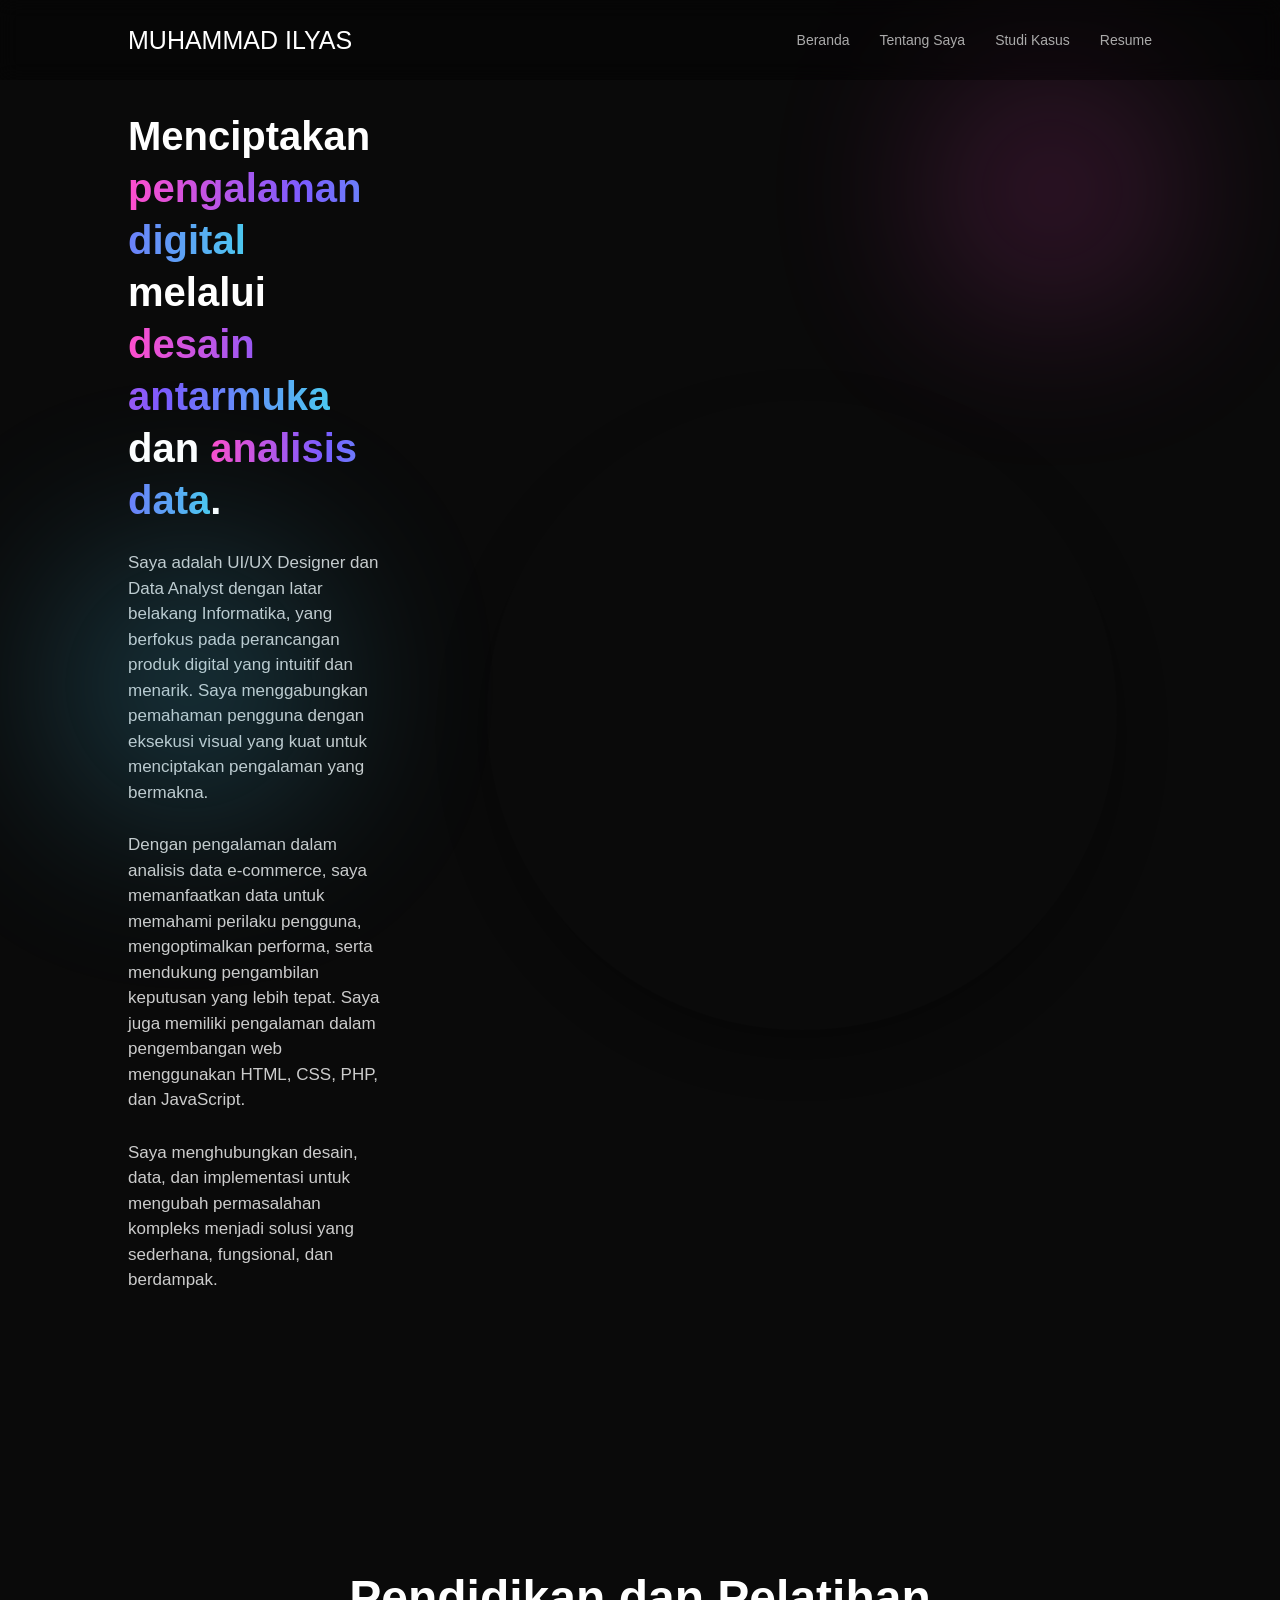
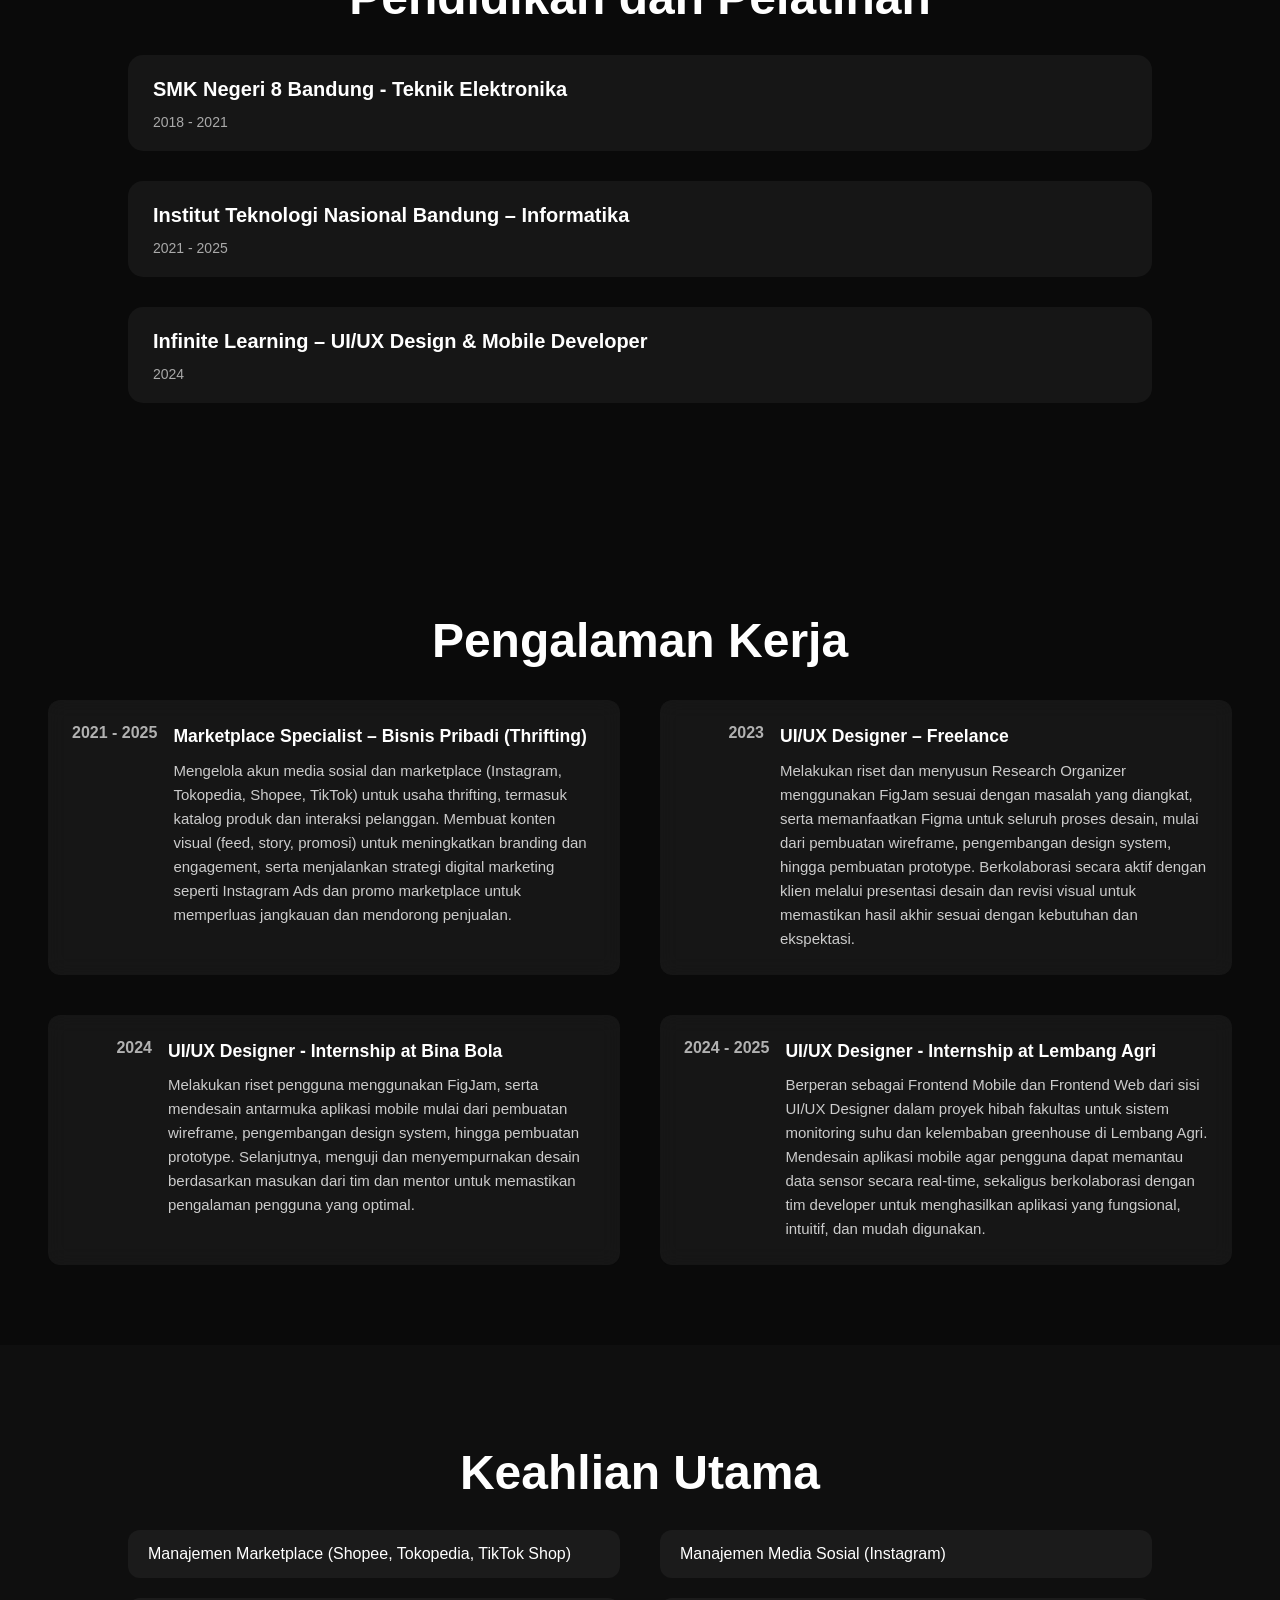
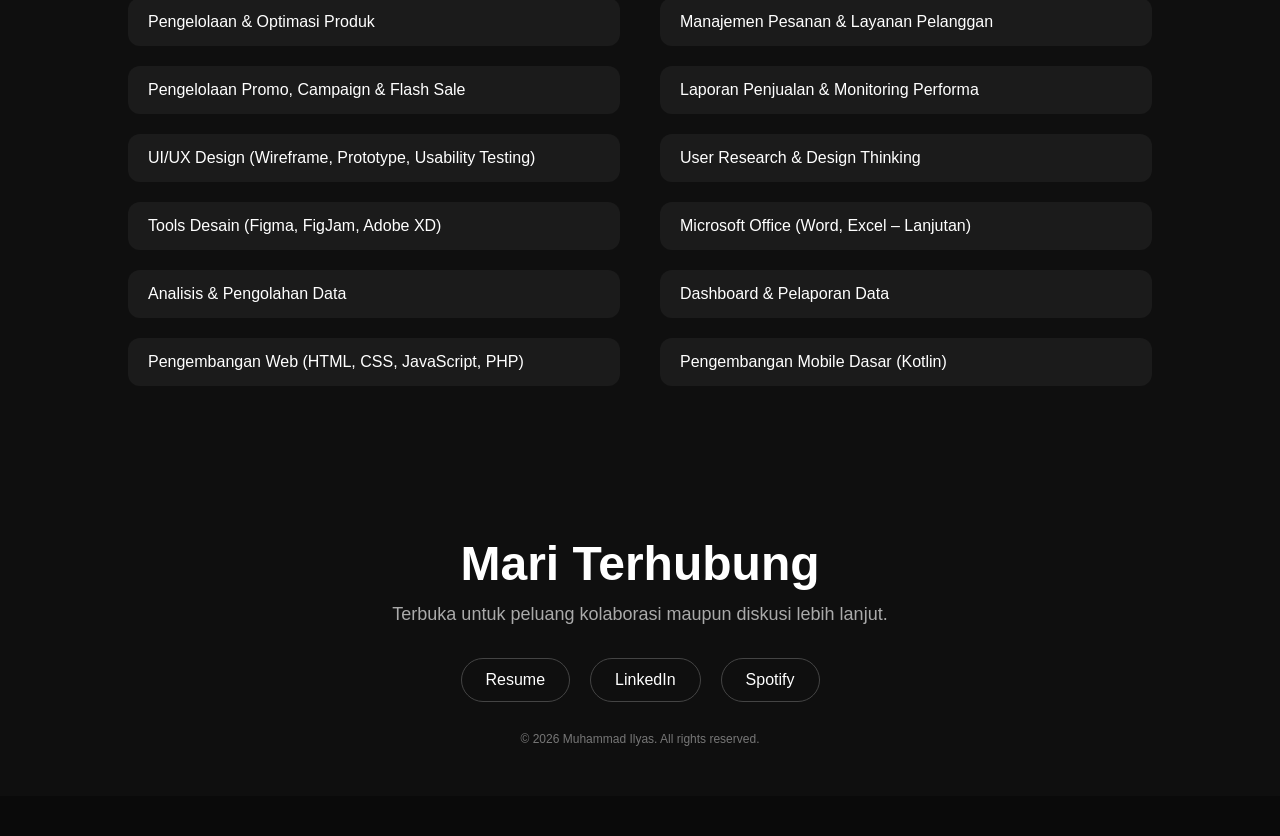
==== about.html @ faec01ad "Add files via upload" ====
<!DOCTYPE html>
<html lang="en">
<head>
  <meta charset="UTF-8">
  <title>Portfolio - Tentang Saya</title>
  <meta name="viewport" content="width=device-width, initial-scale=1.0">

  <link href="https://fonts.googleapis.com/css2?family=Inter:wght@300;500;700;900&display=swap" rel="stylesheet">
  <link rel="stylesheet" href="style.css">
</head>

<body class="fade">

  <!-- NAVBAR -->
  <div class="navbar">
    <a href="index.html" class="logo">MUHAMMAD ILYAS</a>
    <div class="nav-links">
      <a href="index.html">Beranda</a>
      <a href="about.html">Tentang Saya</a>
      <a href="index.html#projects">Studi Kasus</a>
      <a href="https://drive.google.com/file/d/1e5zPwdZpPcHS3sFbC4bchbpK5NuVAE6w/view?usp=sharing" target="_blank">Resume</a>
    </div>
    <div class="menu-toggle">
      <span></span>
      <span></span>
      <span></span>
    </div>
  </div>

  <!-- ABOUT PAGE -->
  <div class="about-section">

  <!-- Left: Text -->
  <div class="about-text">
    <h1 class="about-title">
      Menciptakan <span class="gradient-text">pengalaman digital</span> 
      melalui <span class="gradient-text">desain antarmuka</span> 
      dan <span class="gradient-text">analisis data</span>.
    </h1>
    <p>
      Saya adalah UI/UX Designer dan Data Analyst dengan latar belakang Informatika, 
      yang berfokus pada perancangan produk digital yang intuitif dan menarik. 
      Saya menggabungkan pemahaman pengguna dengan eksekusi visual yang kuat 
      untuk menciptakan pengalaman yang bermakna.
    </p>

    <p>
      Dengan pengalaman dalam analisis data e-commerce, saya memanfaatkan data untuk memahami perilaku pengguna, 
      mengoptimalkan performa, serta mendukung pengambilan keputusan yang lebih tepat. 
      Saya juga memiliki pengalaman dalam pengembangan web menggunakan HTML, CSS, PHP, dan JavaScript.
    </p>

    <p>
      Saya menghubungkan desain, data, dan implementasi untuk mengubah permasalahan kompleks 
      menjadi solusi yang sederhana, fungsional, dan berdampak.
    </p>
  </div>

    <!-- Right: Photo -->
    <div class="about-photo">
      <img src="img/ilyas.jpeg" alt="Ilyas Photo">
    </div>
  </div>
</div>

<div class="education-section">
  <h2 class="section-title">Pendidikan dan Pelatihan</h2>
  <div class="timeline">
    <div class="timeline-item">
      <div class="timeline-content">
        <h3>SMK Negeri 8 Bandung - Teknik Elektronika</h3>
        <span>2018 - 2021</span>
      </div>
    </div>

    <div class="timeline-item">
      <div class="timeline-content">
        <h3>Institut Teknologi Nasional Bandung – Informatika</h3>
        <span>2021 - 2025</span>
      </div>
    </div>

    <div class="timeline-item">
      <div class="timeline-content">
        <h3 class="highlight">Infinite Learning – UI/UX Design & Mobile Developer</h3>
        <span>2024</span>
      </div>
    </div>
  </div>
</div>

<div class="experience-section">
  <h2 class="section-title">Pengalaman Kerja</h2>
  <div class="experience-grid">
    <div class="experience-card">
      <div class="exp-year">2021 - 2025</div>
      <div class="exp-content">
        <h3>Marketplace Specialist – Bisnis Pribadi (Thrifting)</h3>
        <p>
          Mengelola akun media sosial dan marketplace (Instagram, Tokopedia, Shopee, TikTok) untuk usaha thrifting, 
          termasuk katalog produk dan interaksi pelanggan. Membuat konten visual (feed, story, promosi) untuk meningkatkan 
          branding dan engagement, serta menjalankan strategi digital marketing seperti Instagram Ads dan promo marketplace 
          untuk memperluas jangkauan dan mendorong penjualan.
        </p>
      </div>
    </div>
    <div class="experience-card">
      <div class="exp-year">2023</div>
      <div class="exp-content">
        <h3>UI/UX Designer – Freelance</h3>
        <p>
          Melakukan riset dan menyusun Research Organizer menggunakan FigJam sesuai dengan masalah yang diangkat, 
          serta memanfaatkan Figma untuk seluruh proses desain, mulai dari pembuatan wireframe, pengembangan design system, 
          hingga pembuatan prototype. Berkolaborasi secara aktif dengan klien melalui presentasi desain dan revisi visual 
          untuk memastikan hasil akhir sesuai dengan kebutuhan dan ekspektasi.
        </p>
      </div>
    </div>
    <div class="experience-card">
      <div class="exp-year">2024</div>
      <div class="exp-content">
        <h3>UI/UX Designer - Internship at Bina Bola</h3>
        <p>
          Melakukan riset pengguna menggunakan FigJam, serta mendesain antarmuka aplikasi mobile mulai dari pembuatan wireframe, 
          pengembangan design system, hingga pembuatan prototype. Selanjutnya, menguji dan menyempurnakan desain berdasarkan masukan 
          dari tim dan mentor untuk memastikan pengalaman pengguna yang optimal.
        </p>
      </div>
    </div>
    <div class="experience-card">
      <div class="exp-year">2024 - 2025</div>
      <div class="exp-content">
        <h3>UI/UX Designer - Internship at Lembang Agri</h3>
        <p>
          Berperan sebagai Frontend Mobile dan Frontend Web dari sisi UI/UX Designer dalam proyek hibah fakultas untuk sistem monitoring 
          suhu dan kelembaban greenhouse di Lembang Agri. Mendesain aplikasi mobile agar pengguna dapat memantau data sensor secara 
          real-time, sekaligus berkolaborasi dengan tim developer untuk menghasilkan aplikasi yang fungsional, intuitif, 
          dan mudah digunakan.
        </p>
      </div>
    </div>
  </div>
</div>
<div class="skills-section">
  <h2 class="section-title">Keahlian Utama</h2>
  <div class="skills-grid">

    <!-- Marketplace & Social Media -->
    <div class="skill">Manajemen Marketplace (Shopee, Tokopedia, TikTok Shop)</div>
    <div class="skill">Manajemen Media Sosial (Instagram)</div>
    <div class="skill">Pengelolaan & Optimasi Produk</div>
    <div class="skill">Manajemen Pesanan & Layanan Pelanggan</div>
    <div class="skill">Pengelolaan Promo, Campaign & Flash Sale</div>
    <div class="skill">Laporan Penjualan & Monitoring Performa</div>

    <!-- UI/UX -->
    <div class="skill">UI/UX Design (Wireframe, Prototype, Usability Testing)</div>
    <div class="skill">User Research & Design Thinking</div>
    <div class="skill">Tools Desain (Figma, FigJam, Adobe XD)</div>

    <!-- Data -->
    <div class="skill">Microsoft Office (Word, Excel – Lanjutan)</div>
    <div class="skill">Analisis & Pengolahan Data</div>
    <div class="skill">Dashboard & Pelaporan Data</div>

    <!-- Technical -->
    <div class="skill">Pengembangan Web (HTML, CSS, JavaScript, PHP)</div>
    <div class="skill">Pengembangan Mobile Dasar (Kotlin)</div>
  </div>
</div>

<!-- CONNECT -->
<section class="connect">
  <h2>Mari Terhubung</h2>
  <p>
    Terbuka untuk peluang kolaborasi maupun diskusi lebih lanjut.
  </p>
  <div class="connect-buttons">
    <a href="https://drive.google.com/file/d/1e5zPwdZpPcHS3sFbC4bchbpK5NuVAE6w/view?usp=sharing" target="_blank" class="connect-btn">Resume</a>
    <a href="https://id.linkedin.com/in/muhammad-ilyas-b65090275" class="connect-btn">LinkedIn</a>
    <a href="https://open.spotify.com/user/31vjzubdaow5vmc7wqos5ycddafq?si=29c7d88774ef4f73" class="connect-btn">Spotify</a>
  </div>
  <div class="copyright">
    © 2026 Muhammad Ilyas. All rights reserved.
  </div>
</section>

  <!-- Background Visual -->
  <div class="bg-text">ABOUT</div>
  <div class="blur1"></div>
  <div class="blur2"></div>

  <script>
  // fade in saat load
  window.addEventListener("load", () => {
    document.body.classList.add("show");
  });

  // fade out saat pindah halaman
  const links = document.querySelectorAll("a");

  links.forEach(link => {
    link.addEventListener("click", function(e) {
      const href = this.getAttribute("href");

      // skip anchor & external link
      if (href.startsWith("#") || this.target === "_blank") return;

      e.preventDefault();

      document.body.classList.remove("show");

      setTimeout(() => {
        window.location.href = href;
      }, 500);
    });
  });
</script>

<script>
  const toggle = document.querySelector(".menu-toggle");
  const nav = document.querySelector(".nav-links");

  toggle.addEventListener("click", () => {
    nav.classList.toggle("active");
  });
</script>

</body>
</html>
---- style.css ----
@font-face {
  font-family: 'MyFont';
  src: url('font/Galafera-Medium') format('opentype');
  font-weight: normal;
  font-style: normal;
}

@font-face {
  font-family: 'MyFont';
  src: url('font/Galafera-Medium') format('opentype');
  font-weight: 800;
  font-style: normal;
}

* {
  max-width: 100%;
  margin: 0;
  padding: 0;
  box-sizing: border-box;
  font-family: 'MyFont', sans-serif;
}

html {
  scroll-behavior: smooth;
  font-family: 'MyFont' sans-serif;
}

body {
  background: #0a0a0a;
  color: white;
  overflow-x: hidden;
}

/* Highlight object on hover */
.project-card:hover,
.connect-btn:hover {
  color: white;
  background-color: rgba(255, 255, 255, 0.1);
  transition: 0.2s;
}

/* NAVBAR */
.navbar {
  height: 80px;
  position: fixed;
  top: 0;
  width: 100%;
  padding: 20px 10%;
  display: flex;
  justify-content: space-between;
  align-items: center;
  backdrop-filter: blur(10px);
  background: rgba(0,0,0,0.4);
  z-index: 1000;
}

.logo {
  font-size: 25px;
  color: inherit;
  text-decoration: none;
}

.nav-links {
  display: flex;
  gap: 30px;
}

.nav-links a {
  text-decoration: none;
  color: #aaa;
  font-size: 14px;
  position: relative;
  transition: 0.3s;
}

.nav-links a:hover {
  color: white;
}

.nav-links a::after {
  content: "";
  position: absolute;
  bottom: -5px;
  left: 0;
  width: 0%;
  height: 2px;
  background: white;
  transition: 0.3s;
}

.nav-links a:hover::after {
  width: 100%;
}

.menu-toggle {
  display: none;
  flex-direction: column;
  cursor: pointer;
  gap: 5px;
}

.menu-toggle span {
  width: 25px;
  height: 3px;
  background: white;
  border-radius: 3px;
  transition: 0.3s;
}

/* HERO */
.container {
  overflow-x: hidden;
  min-height: 100vh;
  display: flex;
  justify-content: center;   /* center horizontal */
  align-items: flex-start;       /* center vertical */
  text-align: left;        /* biar teks ikut center */
  width: 100%;
  max-width: 1200px;
  margin: auto;
  padding: 0 20px;
  position: relative;
  flex-direction: column;    /* biar turun ke bawah (bukan ke samping) */
}

.hero-content {
  display: flex;
  justify-content: space-between;
  align-items: center;
  gap: 40px;
  position: relative;
}

.hero-left {
  margin-top: 40px;
  max-width: 600px;
  padding-top: 5%;
  z-index: 2;
}

.hero-right {
  margin-top: 50px;
  margin-left: 100px;
  transform: none;
  position: relative;
}

.hero-eyebrow {
  display: block;
  font-size: 14px;
  letter-spacing: 2px;
  text-transform: uppercase;
  color: #ccc;
  margin-bottom: 16px;
}

h1 {
  font-size: clamp(32px, 6vw, 80px);
  font-weight: 900;
  line-height: 1.1;
}

.hero-tools {
  display: flex;
  align-items: center;
  gap: 15px;
  margin-top: 20px;
}

/* ukuran disamain */
.hero-tools img {
  width: 28px;
  height: 28px;
  object-fit: contain;
}

.hero-tools img.icon-market {
  width: 32px;
  height: 32px;
  object-fit: contain;
  transform: translateY(-3px);
}

.hero-title {
  font-size: clamp(24px, 4vw, 45px);
  display: flex;
  flex-direction: column; /* ini kunci */
  align-items: flex-start;
  gap: 5px;
}

.title-main {
  display: block;
}

.title-sub {
  display: block;
}

.hero-avatar {
  width: 400px;
  height: 530px;
  border-radius: 30px;
  object-fit: cover;
  object-position: center top;
  position: relative;
  z-index: 2;
}

.gradient-text {
  background: linear-gradient(90deg, #ff4ecd, #7b5cff, #4cc9f0);
  -webkit-background-clip: text;
  -webkit-text-fill-color: transparent;
}

.bg-text {
  position: absolute;
  bottom: 0;
  right: 0;
  max-width: 100%;
  overflow: hidden;
  color: rgba(255,255,255,0.03);
  pointer-events: none;
  user-select: none;
}

p {
  margin-top: 24px;
  color: #ccc;
  max-width: 900px;
  font-size: 18px;       /* lebih gede */
  line-height: 1.5;      /* jarak antar baris lebih lega */
}

.buttons {
  margin-top: 25px;
  display: flex;
  gap: 15px;
  justify-content: left;
  align-items: center;
}

.btn {
  padding: 12px 24px;
  border-radius: 16px;
  cursor: pointer;
  transition: 0.3s;
}

.btn-primary {
  background: white;
  color: black;
}

.btn-outline {
  border: 1px solid #555;
}

.btn:hover {
  transform: scale(1.05);
}

/* ABOUT SECTION SPLIT */
.about-section {
  display: flex;
  align-items: center;
  justify-content: center;
  gap: 4rem;
  padding: 150px 10%;
  min-height: 100vh;
  position: relative;
  margin-top: -40px;
}

/* LEFT TEXT */
.about-text {
  flex: 2;
  max-width: 600px;
}
.about-text p {
  margin-bottom: 1.7rem;
  line-height: 1.5;
  color: #ccc;
  font-size: 17px;
}
.about-title {
  font-size: 40px;
  line-height: 1.3;
}
.gradient-text {
  background: linear-gradient(90deg, #ff4ecd, #7b5cff, #4cc9f0);
  -webkit-background-clip: text;
  -webkit-text-fill-color: transparent;
  font-weight: 700;
}

/* RIGHT PHOTO */
.about-photo {
  flex: 1;
  display: flex;
  justify-content: center;
}
.about-photo img {
  width: 700px;
  max-width: 90%;
  aspect-ratio: 1/1;
  border-radius: 50%;
  box-shadow: 0 20px 50px rgba(0,0,0,0.3);
  object-fit: cover;
  transition: transform 0.3s;
}
.about-photo img:hover {
  transform: translateY(-5px) scale(1.05  );
}

.education-section {
  padding: 100px 10%;
  color: white;
  position: relative;
}

.education-section {
  padding: 100px 10%;
  color: white;
  background: #0a0a0a;
}

.section-title {
  font-size: 48px;
  text-align: center;
  margin-bottom: 30px;
  font-weight: 700;
  background: white;
  -webkit-background-clip: text;
  -webkit-text-fill-color: transparent;
}

.timeline-item {
  position: relative;
  display: flex;
  gap: 20px;
  margin-bottom: 30px;
}

.timeline-icon {
  flex-shrink: 0;
  width: 36px;
  height: 36px;
  background: #ffffff;
  border-radius: 50%;
  display: flex;
  align-items: center;
  justify-content: center;
  font-size: 18px;
  color: white;
  z-index: 2;
}

.timeline-content {
  background: rgba(255,255,255,0.05);
  padding: 20px 25px;
  border-radius: 15px;
  flex: 1;
  color: #fff;
  position: relative;
  z-index: 1;
}

.timeline-content h3 {
  margin-bottom: 10px;
  font-size: 20px;
  line-height: 1.4;
}

.timeline-content span {
  color: #aaa;
  font-size: 14px;
}

/* Responsive */
@media (max-width: 768px) {
  .section-title { font-size: 36px; }
  .timeline-content h3 { font-size: 18px; }
}

.experience-section {
  margin: 5rem 3rem;
}

.experience-section .section-title {
  text-align: center;
  margin-bottom: 2rem;
}

.experience-grid {
  display: grid;
  grid-template-columns: repeat(2, 1fr); /* 2 card per baris */
  gap: 2.5rem;
}

.experience-card {
  display: flex;
  align-items: flex-start;
  gap: 1rem;
  padding: 1.5rem 1.5rem;
  border-radius: 12px;
  background: rgba(255, 255, 255, 0.05);
  backdrop-filter: blur(10px);
  transition: transform 0.3s;
}

.experience-card:hover {
  transform: translateY(-5px);
}

.exp-year {
  font-weight: 700;
  color: #ffffffaa;
  min-width: 80px;
  text-align: right;
  flex-shrink: 0;
}

.exp-content {
  display: flex;
  flex-direction: column;
  flex: 1;
  min-width: 0;
}

.exp-content h3 {
  margin: 0 0 0.5rem 0;
  color: #fff;
  font-size: 1.1rem;
  line-height: 1.4;
  margin-bottom: 10px;
}

.exp-content p {
  margin: 0;
  font-size: 15px;
  color: #ccc;
  line-height: 1.6;
  word-break: break-word;
}

.skills-section {
  padding: 100px 10%;
  color: white;
  background: #0f0f0f;
}

/* GRID 2 KOLUM */
.skills-grid {
  display: grid;
  grid-template-columns: repeat(2, 1fr); /* 2 kolom */
  gap: 20px 40px; /* jarak antar skill */
}

.skill {
  background: rgba(255,255,255,0.05);
  padding: 15px 20px;
  border-radius: 12px;
  font-size: 16px;
  color: white;
  transition: 0.3s;
}

.skill:hover {
  background: linear-gradient(90deg, #ff4ecd, #7b5cff);
  color: white;
  transform: translateY(-3px);
}

/* Responsive */
@media (max-width: 768px) {
  .skills-grid {
    grid-template-columns: 1fr; /* 1 kolom di mobile */
    gap: 15px 0;
  }
}

/* VISUAL */
.bg-text {
  position: fixed;
  bottom: 20px;
  right: 40px;
  font-size: 180px;
  opacity: 0.05;
  pointer-events: none;
}

.blur1, .blur2 {
  position: fixed;
  border-radius: 50%;
  filter: blur(100px);
  opacity: 0.3;
  animation: float 6s infinite ease-in-out;
}

.blur1 {
  width: 200px;
  height: 200px;
  background: #ff4ecd;
  top: 10%;
  right: 10%;
}

.blur2 {
  width: 250px;
  height: 250px;
  background: #4cc9f0;
  bottom: 10%;
  left: 5%;
  animation-delay: 2s;
}

/* PROJECT SECTION */
.projects {
  padding: 50px 10%;
}

/* TITLE */
.projects-title {
  display: flex;
  align-items: center;
  justify-content: center;
  gap: 20px;
  margin-bottom: 30px;
}

.projects-title h2 {
  font-size: 32px;
  letter-spacing: 3px;
}

.projects-title span {
  font-size: 24px;
}

/* CARD */
.project-card {
  display: flex;
  align-items: center;
  gap: 30px;
  flex-wrap: wrap;
  margin-bottom: 40px;
  border: 2px solid #222;
}

.project-tag {
  display: inline-block;
  background: #6c4cff;
  color: white;
  padding: 6px 14px;
  border-radius: 5px;
  font-size: 12px;
  font-weight: 500;
  margin-bottom: 20px;
  cursor: default;  /* tidak bisa diklik */
  user-select: none; /* teks tidak bisa disorot */
}

/* IMAGE */ 
.project-image { 
  flex: 1 1 500px; 
} 

.project-image img { 
  width: 100%; 
  height: auto; 
  object-fit: cover; 
}

/* CONTENT */
.project-content {
  flex: 1 1 400px;
  padding: 40px;
}

.project-content h3 {
  font-size: 32px;
  margin-bottom: -23px;
}

.project-sub {
  font-size: 14px;
  color: #888;
}

.project-desc {
  margin-bottom: 30px;
}

/* BUTTON */
.project-btn {
  display: inline-block;
  padding: 12px 20px;
  background: #6c4cff;
  color: white;
  text-decoration: none;
  border-radius: 10px;
  transition: 0.3s;
}

.project-btn:hover {
  transform: translateY(-3px);
}

/* PROJECT IMAGE */
.project-image {
  overflow: hidden;
  border-radius: 16px;
}

.project-image img {
  width: 100%;
  transition: 0.4s ease;
}

/* HOVER EFFECT */
.project-card:hover img {
  transform: scale(1.08);
}

/* CARD LIFT */
.project-card {
  transition: 0.3s;
}

.project-card:hover {
  transform: translateY(-10px);
}

.project-card {
  opacity: 0;
  transform: translateY(40px);
}

.project-card.show {
  opacity: 1;
  transform: translateY(0);
  transition: 0.6s ease;
}

/* CONNECT SECTION */
.connect {
  padding: 50px 10%;
  text-align: center;
  background: #0f0f0f;
  color: white;
}

.connect h2 {
  font-size: 48px;
  margin-bottom: 10px;
  text-align: center;
}

.connect p {
  color: #aaa;
  margin: 0 auto 30px; 
  text-align: center;
  max-width: 600px;   
}

/* BUTTONS */
.connect-buttons {
  display: flex;
  justify-content: center;
  gap: 20px;
  margin-bottom: 30px;
}

.connect-btn {
  padding: 12px 24px;
  border: 1px solid #444;
  border-radius: 30px;
  color: white;
  text-decoration: none;
  transition: 0.3s;
}

.connect-btn:hover {
  background: white;
  color: black;
}

/* COPYRIGHT */
.copyright {
  font-size: 12px;
  color: #777;
}

body.fade {
  opacity: 0;
  transition: opacity 0.3s ease;
}

body.fade.show {
  opacity: 1;
}

/* RESPONSIVE */
@media (max-width: 768px) {

  .project-image {
    aspect-ratio: 16 / 10;
    height: auto;
    overflow: hidden;
  }

  .project-image img {
    width: 100%;
    height: 100%;
    object-fit: cover;
  }

  .project-card {
    flex-direction: column;
  }
}

@keyframes float {
  0% { transform: translateY(0px); }
  50% { transform: translateY(-30px); }
  100% { transform: translateY(0px); }
}

/* RESPONSIVE */
@media (max-width: 768px) {
  h1 { font-size: 48px; }
  .about-title { font-size: 36px; }
}

@media (max-width: 1024px) {
  .hero-content {
    flex-direction: column;
    align-items: flex-start;
    padding: 5%;
  }

  .hero-right {
    transform: none;
    margin: 0;
  }

  .hero-avatar {
    width: 280px;
    height: 380px;
  }
}

@media (max-width: 1024px) {
  .about-section {
    flex-direction: column;
    text-align: center;
    padding: 5%;
  }

  .about-photo img {
    width: 250px;
  }
}

@media (max-width: 768px) {
  .bg-text {
    font-size: 80px;
  }
}

@media (max-width: 768px) {

  .menu-toggle {
    display: flex;
  }

  .nav-links {
    position: absolute;
    top: 70px;
    right: 0;
    width: 100%;
    background: rgba(10,10,10,0.95);
    backdrop-filter: blur(10px);

    flex-direction: column;
    align-items: center;
    gap: 25px;
    padding: 30px 0;

    transform: translateY(-150%);
    transition: 0.3s;

    pointer-events: none; /* ⬅️ ini penting */
  }

  .nav-links.active {
    transform: translateY(0);
    pointer-events: auto; /* ⬅️ aktif saat kebuka */
  }

    /* ✅ TAMBAHAN INI */
  .logo {
    font-size: 15px;
  }
}

@media (max-width: 768px) {
  .hero-right {
    transform: none;
  }

  .hero-avatar {
    width: 100%;
    height: auto;
    border-radius: 20px; /* opsional, biar ga terlalu gede curve */
  }
}


/* ABOUT PAGE RESPONSIVE */
@media (max-width: 768px) {
  .about-section {
    flex-direction: column;
    text-align: start;
    padding: 100px 30px;
    gap: 30px;
    margin-top: 5px;
  }

  .about-text {
    max-width: 100%;
  }

  .about-title {
    font-size: 32px;
  }

  .about-photo img {
    width: 500px;
  }
}

@media (max-width: 768px) {
  .timeline {
    margin-left: 0;
    padding-left: 15px;
  }
}

@media (max-width: 768px) {
  .experience-grid {
    grid-template-columns: 1fr;
  }

  .experience-card {
    flex-direction: column;
    align-items: flex-start;
  }

  .exp-year {
    text-align: left;
    margin-bottom: 10px;
  }
}

@media (max-width: 768px) {
  .skills-grid {
    grid-template-columns: 1fr;
  }
}

@media (max-width: 768px) {
  .education-section,
  .skills-section {
    padding: 20px 20px;
  }

  .experience-section {
    margin: 3rem 20px;
  }
}

@media (max-width: 768px) {
  .section-title {
    font-size: 28px;
  }

  p {
    font-size: 15px;
    line-height: 1.6;
  }
}

@media (max-width: 768px) {
  .section-title {
    margin-top: 0 !important;
  }
}
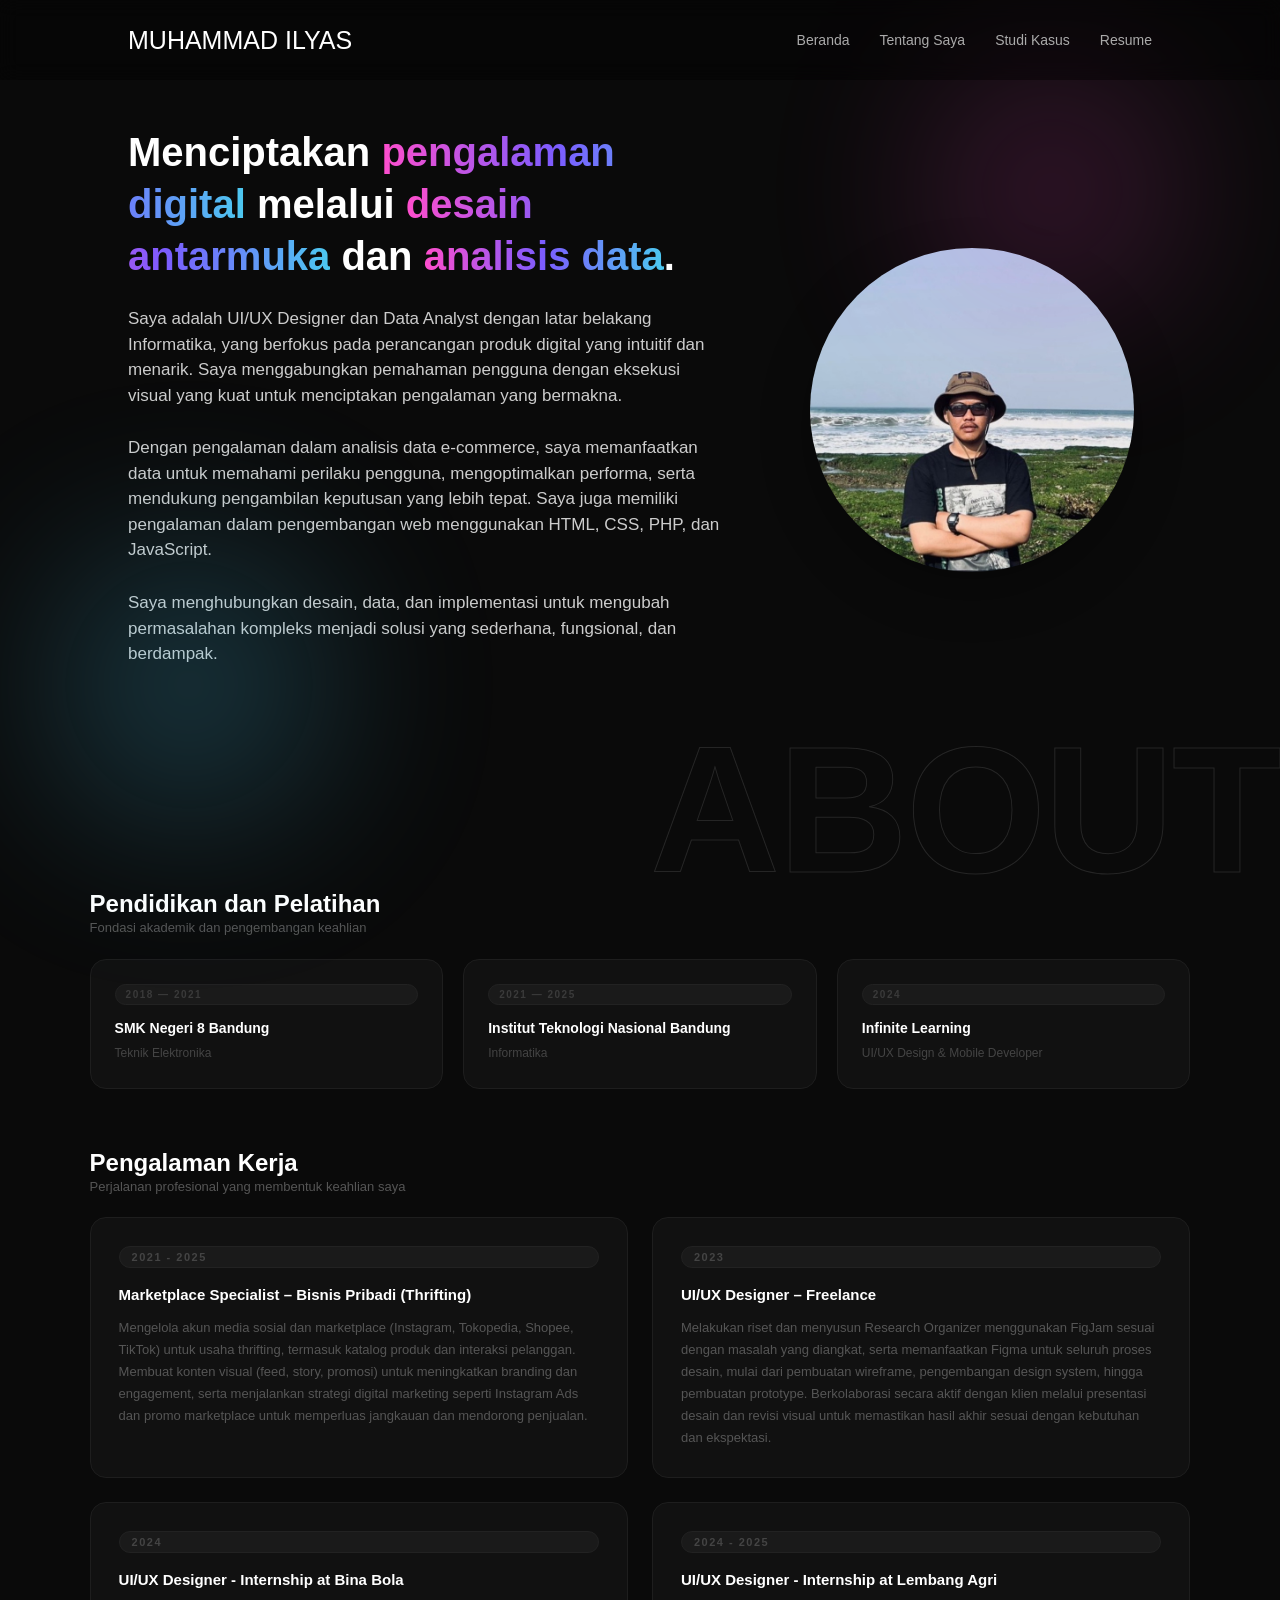
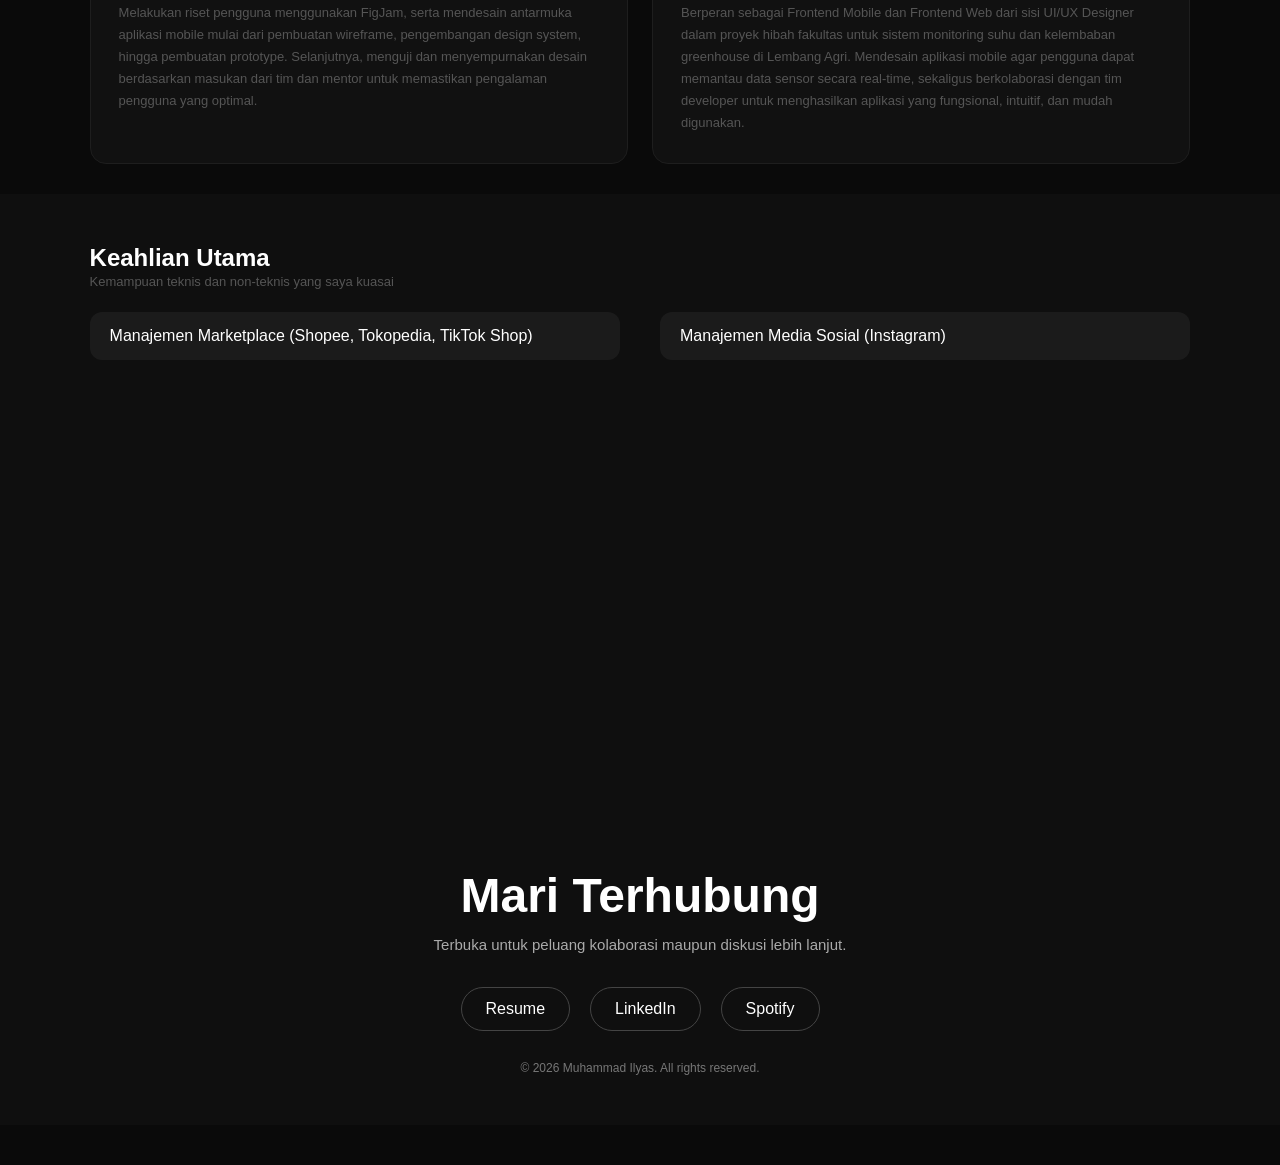
==== commit 67e417cc: "Add files via upload" ====
--- a/about.html
+++ b/about.html
@@ -65,32 +65,38 @@
 
 <div class="education-section">
   <h2 class="section-title">Pendidikan dan Pelatihan</h2>
-  <div class="timeline">
-    <div class="timeline-item">
-      <div class="timeline-content">
-        <h3>SMK Negeri 8 Bandung - Teknik Elektronika</h3>
-        <span>2018 - 2021</span>
-      </div>
-    </div>
-
-    <div class="timeline-item">
-      <div class="timeline-content">
-        <h3>Institut Teknologi Nasional Bandung – Informatika</h3>
-        <span>2021 - 2025</span>
-      </div>
-    </div>
-
-    <div class="timeline-item">
-      <div class="timeline-content">
-        <h3 class="highlight">Infinite Learning – UI/UX Design & Mobile Developer</h3>
-        <span>2024</span>
-      </div>
-    </div>
+  <p class="education-subtitle">Fondasi akademik dan pengembangan keahlian</p>
+  <div class="education-grid">
+    <div class="education-card">
+      <span class="edu-year">2018 — 2021</span>
+      <div>
+        <p class="edu-name">SMK Negeri 8 Bandung</p>
+        <p class="edu-major">Teknik Elektronika</p>
+      </div>
+    </div>
+
+    <div class="education-card">
+      <span class="edu-year">2021 — 2025</span>
+      <div>
+        <p class="edu-name">Institut Teknologi Nasional Bandung</p>
+        <p class="edu-major">Informatika</p>
+      </div>
+    </div>
+
+    <div class="education-card">
+      <span class="edu-year">2024</span>
+      <div>
+        <p class="edu-name">Infinite Learning</p>
+        <p class="edu-major">UI/UX Design & Mobile Developer</p>
+      </div>
+    </div>
+
   </div>
 </div>
 
 <div class="experience-section">
   <h2 class="section-title">Pengalaman Kerja</h2>
+  <p class="experience-subtitle">Perjalanan profesional yang membentuk keahlian saya</p>
   <div class="experience-grid">
     <div class="experience-card">
       <div class="exp-year">2021 - 2025</div>
@@ -141,8 +147,10 @@
     </div>
   </div>
 </div>
+
 <div class="skills-section">
   <h2 class="section-title">Keahlian Utama</h2>
+  <p class="skills-subtitle">Kemampuan teknis dan non-teknis yang saya kuasai</p>
   <div class="skills-grid">
 
     <!-- Marketplace & Social Media -->
@@ -226,5 +234,55 @@
   });
 </script>
 
+<script>
+  const eduCards = document.querySelectorAll('.education-card');
+
+  const eduObserver = new IntersectionObserver(entries => {
+    entries.forEach((entry, i) => {
+      if (entry.isIntersecting) {
+        setTimeout(() => {
+          entry.target.classList.add('show');
+        }, i * 100);
+      }
+    });
+  }, { threshold: 0.1 });
+
+  eduCards.forEach(card => eduObserver.observe(card));
+</script>
+
+<script>
+  const expCards = document.querySelectorAll('.experience-card');
+
+  const expObserver = new IntersectionObserver(entries => {
+    entries.forEach((entry, i) => {
+      if (entry.isIntersecting) {
+        setTimeout(() => {
+          entry.target.classList.add('show');
+        }, i * 120);
+      }
+    });
+  }, { threshold: 0.1 });
+
+  expCards.forEach(card => expObserver.observe(card));
+</script>
+
+<script>
+  const scrollTargets = document.querySelectorAll(
+    '.education-section .section-title, .education-subtitle, .education-card, .experience-card, .skill'
+  );
+
+  const scrollObserver = new IntersectionObserver(entries => {
+    entries.forEach((entry, i) => {
+      if (entry.isIntersecting) {
+        setTimeout(() => {
+          entry.target.classList.add('show');
+        }, i * 100);
+      }
+    });
+  }, { threshold: 0.1 });
+
+  scrollTargets.forEach(el => scrollObserver.observe(el));
+</script>
+
 </body>
 </html>
--- a/style.css
+++ b/style.css
@@ -17,12 +17,12 @@
   margin: 0;
   padding: 0;
   box-sizing: border-box;
-  font-family: 'MyFont', sans-serif;
+  font-family: 'Plus Jakarta Sans', sans-serif;
 }
 
 html {
   scroll-behavior: smooth;
-  font-family: 'MyFont' sans-serif;
+  font-family: 'Plus Jakarta Sans', sans-serif;
 }
 
 body {
@@ -107,8 +107,155 @@
   transition: 0.3s;
 }
 
+/* ====== KEYFRAMES ====== */
+@keyframes fadeUp {
+  to {
+    opacity: 1;
+    transform: translateY(0);
+  }
+}
+
+@keyframes clipReveal {
+  from { clip-path: inset(0 0 100% 0); opacity: 0; transform: translateY(16px); }
+  to   { clip-path: inset(0 0 0% 0);   opacity: 1; transform: translateY(0); }
+}
+
+@keyframes iconPop {
+  from { opacity: 0; transform: scale(0.5) translateY(10px); }
+  to   { opacity: 1; transform: scale(1) translateY(0); }
+}
+
+@keyframes avatarReveal {
+  from {
+    opacity: 0;
+    transform: scale(0.85) translateY(24px);
+    filter: blur(6px);
+  }
+  to {
+    opacity: 1;
+    transform: scale(1) translateY(0);
+    filter: blur(0px);
+  }
+}
+
+/* ====== FADE IN UMUM (untuk hero-right, bg-text) ====== */
+.fade-in {
+  opacity: 0;
+  transform: translateY(30px);
+  animation: fadeUp 1s ease forwards;
+}
+
+.fade-in:nth-child(1) { animation-delay: 0.3s; }
+.fade-in:nth-child(2) { animation-delay: 0.5s; }
+.fade-in:nth-child(3) { animation-delay: 0.7s; }
+
+/* ====== EYEBROW ====== */
+.hero-eyebrow {
+  display: inline-block;
+  opacity: 0;
+  animation: clipReveal 0.7s cubic-bezier(0.22, 1, 0.36, 1) 0.4s forwards;
+}
+
+/* ====== HERO TITLE (tiap span) ====== */
+.hero-title .title-main {
+  display: block;
+  opacity: 0;
+  animation: clipReveal 0.7s cubic-bezier(0.22, 1, 0.36, 1) 0.65s forwards;
+}
+
+.hero-title .title-sub {
+  display: block;
+  opacity: 0;
+  animation: clipReveal 0.7s cubic-bezier(0.22, 1, 0.36, 1) 0.85s forwards;
+}
+
+/* ====== HERO TOOLS — icons muncul satu per satu ====== */
+.hero-tools img {
+  opacity: 0;
+  animation: iconPop 0.4s cubic-bezier(0.34, 1.56, 0.64, 1) 1.1s forwards;
+}
+
+/* ====== HERO AVATAR ====== */
+.hero-avatar {
+  opacity: 0;
+  transform: scale(0.85) translateY(24px);
+  filter: blur(6px);
+  animation: avatarReveal 1s cubic-bezier(0.22, 1, 0.36, 1) 1.0s forwards;
+  display: block;
+  /* hapus transition transform di sini */
+}
+
+/* ====== SPOTLIGHT ====== */
+.hero-right {
+  position: relative;
+  cursor: none;
+}
+
+/* Overlay gelap di atas gambar */
+.hero-right::after {
+  content: '';
+  position: absolute;
+  inset: 0;
+  border-radius: 30px;
+  background: rgba(0, 0, 0, 0.011);
+  pointer-events: none;
+  z-index: 3;
+}
+
+/* Animasi hover pada gambar */
+.hero-right:hover .hero-avatar {
+  transform: scale(1.03) translateY(-6px);
+  filter: brightness(0.6); /* gelap sedikit pas hover biar spotlight makin keliatan */
+}
+
+.avatar-wrapper {
+  transition: transform 0.4s cubic-bezier(0.22, 1, 0.36, 1);
+  border-radius: 30px;
+  overflow: hidden;
+  display: inline-block;
+}
+
+
+.hero-right:hover .avatar-wrapper {
+  transform: scale(1.03) translateY(-6px);
+}
+
+.avatar-spotlight {
+  position: absolute;
+  width: 220px;
+  height: 220px;
+  border-radius: 50%;
+  background: radial-gradient(circle,
+    rgba(255,255,255,0.65) 0%,
+    rgba(255,255,255,0.2) 40%,
+    transparent 70%
+  );
+  pointer-events: none;
+  opacity: 0;
+  transform: translate(-50%, -50%);
+  transition: opacity 0.25s ease;
+  z-index: 10;
+  mix-blend-mode: screen; /* biar cahayanya nempel natural ke gambar */
+}
+
+.hero-title span {
+  display: block;
+  opacity: 0;
+  transform: translateY(20px);
+  animation: fadeUp 0.8s ease forwards;
+}
+
+.title-main {
+  animation-delay: 0.3s;
+}
+
+.title-sub {
+  animation-delay: 0.5s;
+}
+
 /* HERO */
 .container {
+  padding-top: 80px;
   overflow-x: hidden;
   min-height: 100vh;
   display: flex;
@@ -228,8 +375,8 @@
   margin-top: 24px;
   color: #ccc;
   max-width: 900px;
-  font-size: 18px;       /* lebih gede */
-  line-height: 1.5;      /* jarak antar baris lebih lega */
+  font-size: 15px;
+  line-height: 1.6;
 }
 
 .buttons {
@@ -242,7 +389,7 @@
 
 .btn {
   padding: 12px 24px;
-  border-radius: 16px;
+  border-radius: 13px;
   cursor: pointer;
   transition: 0.3s;
 }
@@ -250,14 +397,27 @@
 .btn-primary {
   background: white;
   color: black;
-}
-
-.btn-outline {
-  border: 1px solid #555;
-}
-
-.btn:hover {
-  transform: scale(1.05);
+  border: none;
+}
+
+.btn-primary:hover {
+  background: #e0e0e0;
+  transform: translateY(-2px);
+  box-shadow: 0 6px 20px rgba(255, 255, 255, 0.15);
+}
+
+/* Tambah class baru untuk secondary */
+.btn-secondary {
+  background: transparent;
+  color: white;
+  border: 1px solid rgba(255, 255, 255, 0.25);
+  backdrop-filter: blur(4px);
+}
+
+.btn-secondary:hover {
+  transform: translateY(-2px);
+  background: rgba(255, 255, 255, 0.08);
+  border-color: rgba(255, 255, 255, 0.5);
 }
 
 /* ABOUT SECTION SPLIT */
@@ -276,6 +436,8 @@
 .about-text {
   flex: 2;
   max-width: 600px;
+  opacity: 0;
+  animation: slideLeft 1s cubic-bezier(0.22, 1, 0.36, 1) 0.5s forwards;
 }
 .about-text p {
   margin-bottom: 1.7rem;
@@ -294,11 +456,24 @@
   font-weight: 700;
 }
 
+@keyframes slideLeft {
+  from { opacity: 0; transform: translateX(-40px); }
+  to   { opacity: 1; transform: translateX(0); }
+}
+
+@keyframes slideRight {
+  from { opacity: 0; transform: translateX(40px); }
+  to   { opacity: 1; transform: translateX(0); }
+}
+
+
 /* RIGHT PHOTO */
 .about-photo {
   flex: 1;
   display: flex;
   justify-content: center;
+  opacity: 0;
+  animation: slideRight 1s cubic-bezier(0.22, 1, 0.36, 1) 0.5s forwards;
 }
 .about-photo img {
   width: 700px;
@@ -314,67 +489,93 @@
 }
 
 .education-section {
-  padding: 100px 10%;
-  color: white;
+  padding: 30px 7%;
+  background: #0a0a0a;
+}
+
+.education-section .section-title {
+  text-align: left;
+}
+
+.education-subtitle {
+  color: #555;
+  font-size: 13px;
+  margin: 0 0 20px;
+}
+
+.education-grid {
+  display: grid;
+  grid-template-columns: repeat(3, 1fr);
+  gap: 20px;
+}
+
+.education-card {
+  background: #111;
+  border: 1px solid #1e1e1e;
+  border-radius: 16px;
+  padding: 24px;
+  display: flex;
+  flex-direction: column;
+  gap: 14px;
   position: relative;
-}
-
-.education-section {
-  padding: 100px 10%;
-  color: white;
-  background: #0a0a0a;
-}
-
-.section-title {
-  font-size: 48px;
-  text-align: center;
-  margin-bottom: 30px;
+  overflow: hidden;
+  opacity: 0;
+  transform: translateY(30px);
+  transition: opacity 0.6s ease, transform 0.6s ease;
+}
+
+.education-card::before {
+  content: '';
+  position: absolute;
+  left: 0;
+  top: 0;
+  bottom: 0;
+  width: 3px;
+  background: linear-gradient(180deg, #ff4ecd, #7b5cff, #4cc9f0);
+  opacity: 0;
+  transition: opacity 0.3s;
+  border-radius: 0;
+}
+
+.education-card.show {
+  opacity: 1;
+  transform: translateY(0);
+}
+
+.education-card:hover {
+  border-color: #2e2e2e;
+  transform: translateY(-4px);
+}
+
+.education-card:hover::before {
+  opacity: 1;
+}
+
+.edu-year {
+  font-size: 10px;
   font-weight: 700;
-  background: white;
-  -webkit-background-clip: text;
-  -webkit-text-fill-color: transparent;
-}
-
-.timeline-item {
-  position: relative;
-  display: flex;
-  gap: 20px;
-  margin-bottom: 30px;
-}
-
-.timeline-icon {
-  flex-shrink: 0;
-  width: 36px;
-  height: 36px;
-  background: #ffffff;
-  border-radius: 50%;
-  display: flex;
-  align-items: center;
-  justify-content: center;
-  font-size: 18px;
-  color: white;
-  z-index: 2;
-}
-
-.timeline-content {
-  background: rgba(255,255,255,0.05);
-  padding: 20px 25px;
-  border-radius: 15px;
-  flex: 1;
+  letter-spacing: 1.5px;
+  text-transform: uppercase;
+  color: #3a3a3a;
+  background: #1a1a1a;
+  border: 1px solid #222;
+  padding: 4px 10px;
+  border-radius: 20px;
+  display: inline-block;
+}
+
+.edu-name {
+  font-size: 14px;
+  font-weight: 700;
   color: #fff;
-  position: relative;
-  z-index: 1;
-}
-
-.timeline-content h3 {
-  margin-bottom: 10px;
-  font-size: 20px;
+  margin: 0 0 6px;
   line-height: 1.4;
 }
 
-.timeline-content span {
-  color: #aaa;
-  font-size: 14px;
+.edu-major {
+  font-size: 12px;
+  color: #444;
+  margin: 0;
 }
 
 /* Responsive */
@@ -384,70 +585,112 @@
 }
 
 .experience-section {
-  margin: 5rem 3rem;
+  padding: 30px 7%;
 }
 
 .experience-section .section-title {
-  text-align: center;
-  margin-bottom: 2rem;
+  text-align: left;
+}
+
+.experience-subtitle {
+  color: #555;
+  font-size: 13px;
+  margin: 0 0 20px;
 }
 
 .experience-grid {
   display: grid;
-  grid-template-columns: repeat(2, 1fr); /* 2 card per baris */
-  gap: 2.5rem;
+  grid-template-columns: repeat(2, 1fr);
+  gap: 1.5rem;
 }
 
 .experience-card {
   display: flex;
-  align-items: flex-start;
-  gap: 1rem;
-  padding: 1.5rem 1.5rem;
-  border-radius: 12px;
-  background: rgba(255, 255, 255, 0.05);
-  backdrop-filter: blur(10px);
-  transition: transform 0.3s;
+  flex-direction: column;
+  gap: 16px;
+  padding: 28px;
+  border-radius: 16px;
+  background: #111;
+  border: 1px solid #1e1e1e;
+  transition: border-color 0.3s, transform 0.3s;
+  position: relative;
+  overflow: hidden;
+  opacity: 0;
+  transform: translateY(30px);
+  transition: opacity 0.6s ease, transform 0.6s ease;
+}
+
+.experience-card.show {
+  opacity: 1;
+  transform: translateY(0);
+}
+
+/* glow accent kiri */
+.experience-card::before {
+  content: '';
+  position: absolute;
+  left: 0;
+  top: 0;
+  bottom: 0;
+  width: 3px;
+  background: linear-gradient(180deg, #ff4ecd, #7b5cff, #4cc9f0);
+  border-radius: 3px 0 0 3px;
+  opacity: 0;
+  transition: opacity 0.3s ease;
 }
 
 .experience-card:hover {
-  transform: translateY(-5px);
+  border-color: #2e2e2e;
+  transform: translateY(-4px);
+}
+
+.experience-card:hover::before {
+  opacity: 1;
+}
+
+.exp-header {
+  display: flex;
+  align-items: center;
+  justify-content: space-between;
 }
 
 .exp-year {
+  font-size: 11px;
+  font-weight: 600;
+  letter-spacing: 1.5px;
+  text-transform: uppercase;
+  color: #444;
+  background: #1a1a1a;
+  padding: 4px 12px;
+  border-radius: 20px;
+  border: 1px solid #222;
+}
+
+.exp-content h3 {
+  font-size: 15px;
   font-weight: 700;
-  color: #ffffffaa;
-  min-width: 80px;
-  text-align: right;
-  flex-shrink: 0;
-}
-
-.exp-content {
-  display: flex;
-  flex-direction: column;
-  flex: 1;
-  min-width: 0;
-}
-
-.exp-content h3 {
-  margin: 0 0 0.5rem 0;
   color: #fff;
-  font-size: 1.1rem;
-  line-height: 1.4;
-  margin-bottom: 10px;
+  line-height: 1.5;
+  margin: 0 0 10px;
 }
 
 .exp-content p {
+  font-size: 13px;
+  color: #555;
+  line-height: 1.7;
   margin: 0;
-  font-size: 15px;
-  color: #ccc;
-  line-height: 1.6;
-  word-break: break-word;
 }
 
 .skills-section {
-  padding: 100px 10%;
+  padding: 50px 7%;
   color: white;
   background: #0f0f0f;
+}
+
+.skills-subtitle {
+  color: #555;
+  font-size: 13px;
+  margin: 0 0 20px;
 }
 
 /* GRID 2 KOLUM */
@@ -463,7 +706,14 @@
   border-radius: 12px;
   font-size: 16px;
   color: white;
-  transition: 0.3s;
+  opacity: 0;
+  transform: translateY(20px);
+  transition: opacity 0.5s ease, transform 0.5s ease;
+}
+
+.skill.show {
+  opacity: 1;
+  transform: translateY(0);
 }
 
 .skill:hover {
@@ -483,11 +733,16 @@
 /* VISUAL */
 .bg-text {
   position: fixed;
-  bottom: 20px;
-  right: 40px;
-  font-size: 180px;
-  opacity: 0.05;
+  bottom: 0;
+  right: 0;
+  font-size: clamp(80px, 15vw, 180px);
+  font-weight: 900;
+  color: transparent;
+  -webkit-text-stroke: 1px rgba(255, 255, 255, 0.112);
   pointer-events: none;
+  user-select: none;
+  letter-spacing: -2px;
+  line-height: 1;
 }
 
 .blur1, .blur2 {
@@ -517,122 +772,47 @@
 
 /* PROJECT SECTION */
 .projects {
-  padding: 50px 10%;
-}
-
-/* TITLE */
-.projects-title {
-  display: flex;
-  align-items: center;
-  justify-content: center;
-  gap: 20px;
-  margin-bottom: 30px;
-}
-
-.projects-title h2 {
-  font-size: 32px;
+  padding: 60px 10%;
+}
+
+.projects-header {
+  display: flex;
+  align-items: baseline;
+  justify-content: space-between;
+  border-bottom: 1px solid #222;
+  padding-bottom: 1rem;
+  margin-bottom: 2rem;
+}
+
+.projects-header h2 {
+  font-size: 25px;
+  font-weight: 800;
   letter-spacing: 3px;
-}
-
-.projects-title span {
-  font-size: 24px;
+  color: #ffffff;
+  text-transform: uppercase;
+  margin: 0;
+}
+
+.projects-header span {
+  font-size: 14px;
+  color: #888;
+}
+
+/* GRID */
+.projects-grid {
+  display: grid;
+  grid-template-columns: repeat(2, 1fr);
+  gap: 2rem;
 }
 
 /* CARD */
 .project-card {
-  display: flex;
-  align-items: center;
-  gap: 30px;
-  flex-wrap: wrap;
-  margin-bottom: 40px;
-  border: 2px solid #222;
-}
-
-.project-tag {
-  display: inline-block;
-  background: #6c4cff;
-  color: white;
-  padding: 6px 14px;
-  border-radius: 5px;
-  font-size: 12px;
-  font-weight: 500;
-  margin-bottom: 20px;
-  cursor: default;  /* tidak bisa diklik */
-  user-select: none; /* teks tidak bisa disorot */
-}
-
-/* IMAGE */ 
-.project-image { 
-  flex: 1 1 500px; 
-} 
-
-.project-image img { 
-  width: 100%; 
-  height: auto; 
-  object-fit: cover; 
-}
-
-/* CONTENT */
-.project-content {
-  flex: 1 1 400px;
-  padding: 40px;
-}
-
-.project-content h3 {
-  font-size: 32px;
-  margin-bottom: -23px;
-}
-
-.project-sub {
-  font-size: 14px;
-  color: #888;
-}
-
-.project-desc {
-  margin-bottom: 30px;
-}
-
-/* BUTTON */
-.project-btn {
-  display: inline-block;
-  padding: 12px 20px;
-  background: #6c4cff;
-  color: white;
-  text-decoration: none;
-  border-radius: 10px;
-  transition: 0.3s;
-}
-
-.project-btn:hover {
-  transform: translateY(-3px);
-}
-
-/* PROJECT IMAGE */
-.project-image {
+  font-family: 'MyFont', sans-serif;
+  border-radius: 12px;
+  border: 1px solid #222;
   overflow: hidden;
-  border-radius: 16px;
-}
-
-.project-image img {
-  width: 100%;
-  transition: 0.4s ease;
-}
-
-/* HOVER EFFECT */
-.project-card:hover img {
-  transform: scale(1.08);
-}
-
-/* CARD LIFT */
-.project-card {
-  transition: 0.3s;
-}
-
-.project-card:hover {
-  transform: translateY(-10px);
-}
-
-.project-card {
+  background: #111;
+  transition: border-color 0.3s, transform 0.3s;
   opacity: 0;
   transform: translateY(40px);
 }
@@ -640,7 +820,110 @@
 .project-card.show {
   opacity: 1;
   transform: translateY(0);
-  transition: 0.6s ease;
+  transition: opacity 0.6s ease, transform 0.6s ease;
+}
+
+.project-card:hover {
+  border-color: #444;
+  transform: translateY(-4px);
+}
+
+/* THUMBNAIL */
+.project-thumb {
+  width: 100%;
+  aspect-ratio: 16/9;
+  overflow: hidden;
+  background: #1a1a1a;
+}
+
+.project-thumb img {
+  width: 100%;
+  height: 100%;
+  object-fit: cover;
+  display: block;
+  transition: transform 0.5s ease;
+}
+
+.project-card:hover .project-thumb img {
+  transform: scale(1.05);
+}
+
+/* BODY */
+.project-body {
+  padding: 1.2rem;
+}
+
+.project-meta {
+  display: flex;
+  align-items: center;
+  justify-content: space-between;
+  margin-bottom: 10px;
+}
+
+.project-tag {
+  font-size: 10px;
+  font-weight: 500;
+  padding: 3px 10px;
+  border-radius: 20px;
+}
+
+.project-tag.ux {
+  background: #2a2060;
+  color: #a89cf7;
+}
+
+.project-tag.data {
+  background: #0d2e22;
+  color: #4dcca0;
+}
+
+.project-num {
+  font-size: 11px;
+  color: #555;
+}
+
+.project-title {
+  font-size: 18px;
+  font-weight: 800;
+  color: white;
+  margin: 0 0 4px;
+}
+
+.project-sub {
+  font-size: 12px;
+  color: #666;
+  margin: 0 0 10px;
+}
+
+.project-divider {
+  border: none;
+  border-top: 1px solid #222;
+  margin: 10px 0;
+}
+
+.project-desc {
+  font-size: 13px;
+  color: #888;
+  line-height: 1.6;
+  margin: 0 0 14px;
+}
+
+.project-link {
+  display: inline-flex;
+  align-items: center;
+  gap: 8px;
+  font-size: 12px;
+  color: white;
+  text-decoration: none;
+  padding: 8px 16px;
+  border-radius: 8px;
+  background: #6c4cff;
+  transition: background 0.3s, transform 0.2s;
+}
+
+.project-link:hover {
+  background: #5a3de0;
+  transform: translateY(-2px);
 }
 
 /* CONNECT SECTION */
@@ -703,21 +986,12 @@
 
 /* RESPONSIVE */
 @media (max-width: 768px) {
-
-  .project-image {
-    aspect-ratio: 16 / 10;
-    height: auto;
-    overflow: hidden;
-  }
-
-  .project-image img {
-    width: 100%;
-    height: 100%;
-    object-fit: cover;
-  }
-
-  .project-card {
-    flex-direction: column;
+  .projects {
+    padding: 40px 7%;
+  }
+
+  .projects-grid {
+    grid-template-columns: 1fr;
   }
 }
 
@@ -853,14 +1127,8 @@
     grid-template-columns: 1fr;
   }
 
-  .experience-card {
-    flex-direction: column;
-    align-items: flex-start;
-  }
-
-  .exp-year {
-    text-align: left;
-    margin-bottom: 10px;
+  .experience-section {
+    padding: 10px 3%;
   }
 }
 
@@ -871,9 +1139,22 @@
 }
 
 @media (max-width: 768px) {
-  .education-section,
+  .education-section {
+    padding: 10px 7%;
+  }
+
+  .education-grid {
+    grid-template-columns: 1fr;
+  }
+}
+
+@media (max-width: 768px) {
   .skills-section {
-    padding: 20px 20px;
+    padding: 10px 7%;
+  }
+
+  .skills-section .section-title {
+    margin-top: 20px !important;
   }
 
   .experience-section {
@@ -897,3 +1178,9 @@
     margin-top: 0 !important;
   }
 }
+
+@media (max-width: 768px) {
+  .container {
+    padding-top: 80px;
+  }
+}
